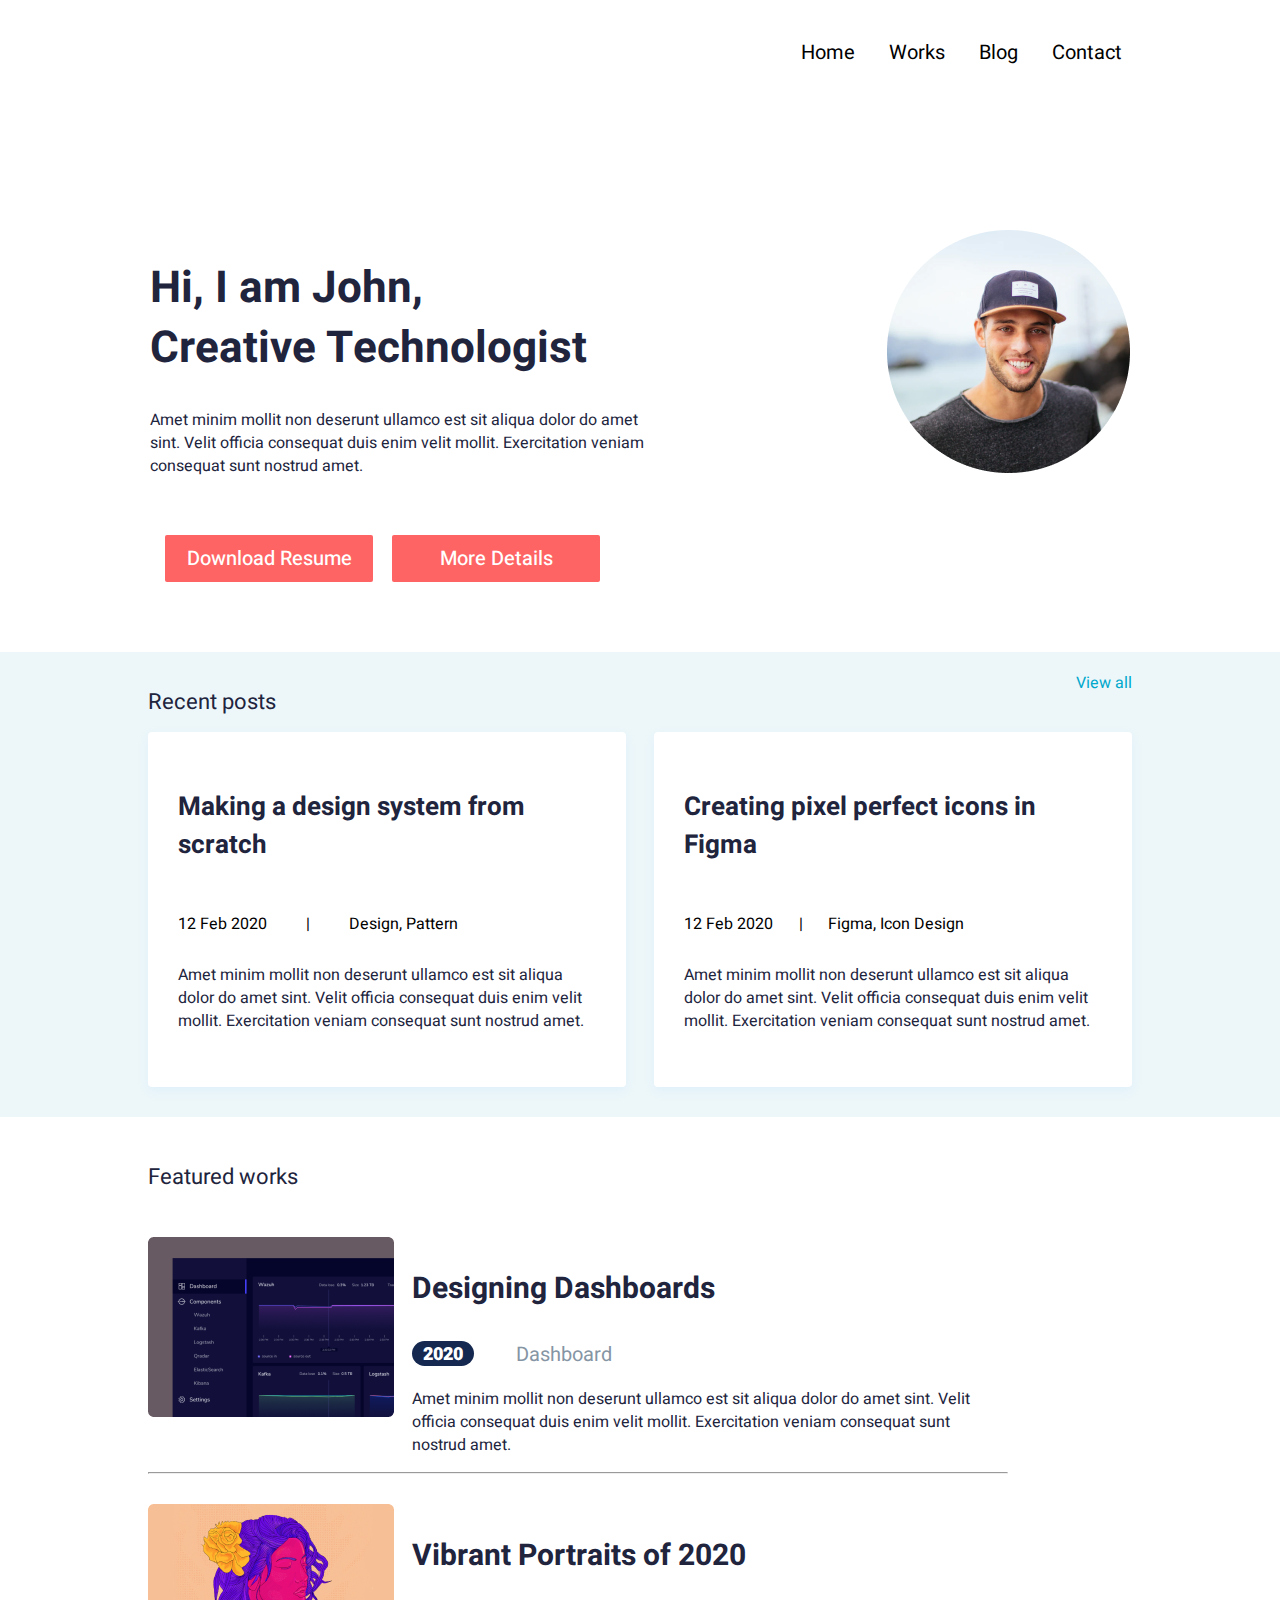
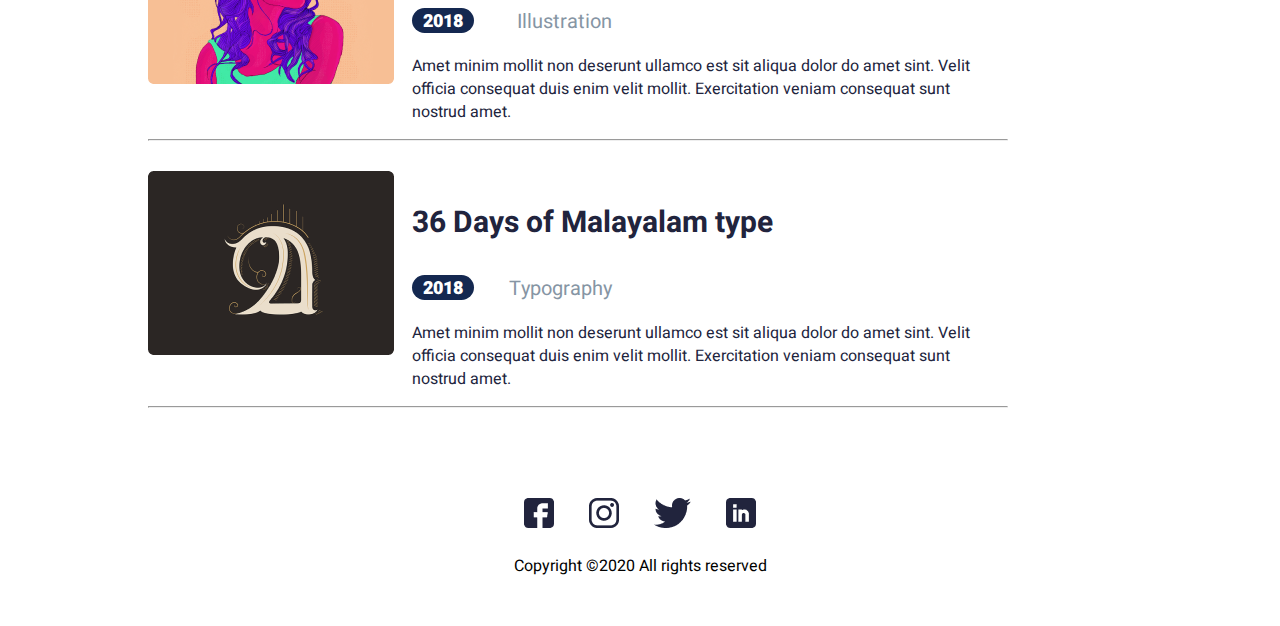
==== index.html @ fdf0c8e1 "added all files" ====
<!DOCTYPE html>
<html lang="en">

<head>
   <meta charset="UTF-8">
   <meta http-equiv="X-UA-Compatible" content="IE=edge">
   <meta name="viewport" content="width=device-width, initial-scale=1.0">
   <title>Creativ Technologist</title>
   <link rel="preconnect" href="https://fonts.gstatic.com">
   <link href="https://fonts.googleapis.com/css2?family=Heebo:wght@300;400;700&display=swap" rel="stylesheet">
   <link rel="stylesheet" href="style/bootstrap-grid.css">
   <link rel="stylesheet" href="style/normalize.css">
   <link rel="stylesheet" href="style/style.css">
</head>

<body>

   <header>
      <section class="nav-menu">
         <nav class="navigation hidden-menu">
            <ul class="header-link">
               <a class="header-links" href="index.html">Home</a>
               <a class="header-links" href="works.html">Works</a>
               <a class="header-links" href="blog.html">Blog</a>
               <a class="header-links" href="contact.html">Contact</a>
            </ul>
         </nav>
         <div class="nav-mobile-menu">
            <span></span>
            <span></span>
            <span></span>
         </div>
      </section>
   </header>

   <main>
      <div class="main-block">
         <div class="main-left">
            <h1 class="main-topic">Hi, I am John,<br>
               Creative Technologist</h1>
            <div class="main-items">Amet minim mollit non deserunt ullamco est sit aliqua dolor do amet sint. Velit
               officia consequat duis enim velit mollit. Exercitation veniam consequat sunt nostrud amet.</div>
            <div class="btn-header">
               <button class="main-btn">Download Resume</button>
               <button class="main-btn details-btn">More Details</button>
            </div>
         </div>
         <div class="main-right">
            <img class="main-img" src="img/main-img.png" alt="">
         </div>
      </div>
   </main>

   <section class="recent-post">
      <div class="resent-post-header">
         <div class="recent-post-left-topic">Recent posts</div>
         <a class="recent-post-right-topic" href="#">View all</a>
      </div>
      <div class="recent-post-block">
         <div class="recent-post-left">
            <h3 class="recent-post-left-text">Making a design system from scratch</h3>
            <div class="date">
               <p>12 Feb 2020</p>
               <p>|</p>
               <p>Design, Pattern</p>
            </div>
            <div class="recent-post-item">Amet minim mollit non deserunt ullamco est sit aliqua dolor do amet sint.
               Velit officia consequat duis enim velit mollit. Exercitation veniam consequat sunt nostrud amet.</div>
         </div>
         <div class="recent-post-right">
            <h3 class="recent-post-left-text">Creating pixel perfect icons in Figma</h3>
            <div class="date">
               <p>12 Feb 2020</p>
               <p>|</p>
               <p>Figma, Icon Design</p>
            </div>
            <div class="recent-post-item">Amet minim mollit non deserunt ullamco est sit aliqua dolor do amet sint.
               Velit officia consequat duis enim velit mollit. Exercitation veniam consequat sunt nostrud amet.</div>
         </div>
      </div>
   </section>

   <section class="featured-work">
      <div class="featured-work-post">Featured works</div>
      <div class="featured-work-block">
         <div class="featured-work-left">
            <img src="img/featured-work-1.png" alt="">
         </div>
         <div class="featured-work-right">
            <h3 class="featured-work-right-text">Designing Dashboards</h3>
            <div class="year-block">
               <div class="year">2020</div>
               <div class="year-text">Dashboard</div>
            </div>
            <div class="featured-work-item">Amet minim mollit non deserunt ullamco est sit aliqua dolor do amet sint.
               Velit officia consequat duis enim velit mollit. Exercitation veniam consequat sunt nostrud amet.</div>
         </div>
      </div>
      <hr class="home-line">
      <div class="featured-work-block">
         <div class="featured-work-left">
            <img src="img/featured-work-2.png" alt="">
         </div>
         <div class="featured-work-right">
            <h3 class="featured-work-right-text">Vibrant Portraits of 2020</h3>
            <div class="year-block">
               <div class="year">2018</div>
               <div class="year-text">Illustration</div>
            </div>
            <div class="featured-work-item">Amet minim mollit non deserunt ullamco est sit aliqua dolor do amet sint.
               Velit officia consequat duis enim velit mollit. Exercitation veniam consequat sunt nostrud amet.</div>
         </div>
      </div>
      <hr class="home-line">
      <div class="featured-work-block">
         <div class="featured-work-left">
            <img src="img/featured-work-3.png" alt="">
         </div>
         <div class="featured-work-right">
            <h3 class="featured-work-right-text">36 Days of Malayalam type</h3>
            <div class="year-block">
               <div class="year">2018</div>
               <div class="year-text">Typography</div>
            </div>
            <div class="featured-work-item">Amet minim mollit non deserunt ullamco est sit aliqua dolor do amet sint.
               Velit officia consequat duis enim velit mollit. Exercitation veniam consequat sunt nostrud amet.</div>
         </div>
      </div>
      <hr class="home-line">
   </section>

   <footer>
      <div class="footer-links">
         <a href=""><img src="icons/fb.png" alt=""></a>
         <a href=""><img src="icons/insta.png" alt=""></a>
         <a href=""><img src="icons/twitter.png" alt=""></a>
         <a href=""><img src="icons/Linkedin.png" alt=""></a>
      </div>
      <div class="copyright">Copyright ©2020 All rights reserved</div>
   </footer>

   <div class="modal">
      <div class="modal-block">
         <form>
            <div class="btn-close">X</div>
            <h3 class="modal-text">Please leave your details.<br> We'll call you back.</h3>
            <div class="form-fields">
               <input class="modal-form" type="text" placeholder="Your name">
            </div>
            <div class="form-fields">
               <input class="modal-form" type="tel" pattern="2[0-9]{3}-[0-9]{3}" placeholder="Your phone">
            </div>
            <button class="modal-btn-send">Send</button>
         </form>
      </div>
   </div>

   <script src="home.js"></script>

</body>

</html>
---- style/style.css ----
/* font-family: 'Heebo', sans-serif;  */
 body {
    font-family: 'Heebo', sans-serif;
 }

 .blog-line {
    width: 681px;
    margin: 0;
    margin-top: 30px;
 }

 header {
    max-width: 1152px;
    padding-top: 25px;
 }

 .navigation {
    display: flex;
    justify-content: flex-end;
 }

 .header-links {
    margin: 0 30px 0 0;
    text-decoration: none;
    color: #000;
    font-size: 20px;
    font-weight: medium;
    cursor: pointer;
 }

 .header-links:hover {
    color: #FF6464;
    cursor: pointer;
 }

 main {
    margin-top: 150px;
    margin-bottom: 70px;
 }

 .main-block {
    display: flex;
    justify-content: space-between;
 }

 .main-left {
    margin-left: 150px;
 }

 .main-topic {
    max-width: 506px;
    font-weight: bold;
    font-size: 44px;
    line-height: 60px;
    color: #21243D;
 }

 .main-items {
    max-width: 497px;
    max-height: 66px;
    font-weight: normal;
    font-size: 16px;
    line-height: 23px;
    color: #21243D;
 }

 .main-btn {
    margin-left: 15px;
    width: 208px;
    height: 47px;
    margin-top: 60px;
    background: #FF6464;
    border-radius: 2px;
    font-style: normal;
    font-weight: 500;
    font-size: 20px;
    border: none;
    cursor: pointer;
    line-height: 29px;
    color: #FFFFFF;
 }

 .main-right {
    margin-right: 150px;
 }

 .recent-post {
    max-width: 1152px;
    padding-top: 20px;
    padding-bottom: 30px;
    padding-right: 148px;
    padding-left: 148px;
    background: #EDF7FA;
 }

 .resent-post-header {
    display: flex;
    justify-content: space-between;
 }

 .recent-post-left-topic {
    font-weight: normal;
    font-size: 22px;
    line-height: 60px;
    color: #21243D;
 }

 .recent-post-right-topic {
    font-weight: normal;
    font-size: 16px;
    line-height: 23px;
    text-decoration: none;
    cursor: pointer;
    color: #00A8CC;
 }

 .recent-post-block {
    display: flex;
    justify-content: space-between;
 }

 .recent-post-left {
    width: 418px;
    height: 295px;
    padding: 30px;
    background: #FFFFFF;
    box-shadow: 0px 4px 10px rgba(187, 225, 250, 0.25);
    border-radius: 4px;
 }

 .recent-post-left-text {
    width: 374px;
    height: 85px;
    font-weight: bold;
    font-size: 26px;
    line-height: 38px;
    color: #21243D;
 }

 .date {
    display: flex;
    justify-content: space-between;
    max-width: 280px;
 }

 .recent-post-item {
    width: 410px;
    height: 117px;
    margin-top: 15px;
    font-weight: normal;
    font-size: 16px;
    line-height: 23px;
    color: #21243D;
 }

 .recent-post-right {
    width: 418px;
    height: 295px;
    padding: 30px;
    background: #FFFFFF;
    box-shadow: 0px 4px 10px rgba(187, 225, 250, 0.25);
    border-radius: 4px;
 }

 .featured-work {
    padding-top: 30px;
    padding-bottom: 40px;
    padding-left: 148px;
 }

 .featured-work-post {
    font-weight: normal;
    font-size: 22px;
    line-height: 60px;
    color: #21243D;
 }

 .featured-work-block {
    margin-top: 30px;
    display: flex;
    /* justify-content: space-between; */
    max-width: 860px;
    min-height: 205px;
 }

 .featured-work-left {
    width: 246px;
    height: 180px;
    border-radius: 6px;
 }

 .featured-work-right {
    margin-left: 18px;
 }

 .featured-work-right-text {
    width: 365px;
    height: 44px;
    font-weight: bold;
    font-size: 30px;
    line-height: 44px;
    color: #21243D;
 }

 .year-block {
    display: flex;
    justify-content: space-between;
    width: 200px;
 }

 .year {
    width: 62px;
    height: 25px;
    background: #142850;
    border-radius: 16px;
    color: #FFFFFF;
    font-weight: 900;
    font-size: 18px;
    line-height: 27px;
    text-align: center;
 }

 .year-text {
    font-weight: normal;
    font-size: 20px;
    line-height: 27px;
    color: #8695A4;
 }

 .featured-work-item {
    width: 595px;
    margin-top: 20px;
    margin-bottom: 15px;
    font-weight: normal;
    font-size: 16px;
    line-height: 23px;
    color: #21243D;
 }

 .home-line {
    margin: 0;
    width: 858px;
 }

 footer {
    padding-top: 50px;
    padding-bottom: 50px;
 }

 .footer-links {
    margin-right: 35px;
    display: flex;
    justify-content: center;

 }

 .footer-links>a {
    margin-left: 35px;
    cursor: pointer;
 }

 .copyright {
    display: flex;
    justify-content: center;
    margin-top: 25px;

 }

 /* BLOG */

 .blog {
    margin-top: 50px;
    margin-bottom: 50px;
    margin-left: 235px;
 }

 .blog-topik {
    font-weight: bold;
    font-size: 44px;
    line-height: 60px;
    color: #21243D;
 }

 .block-blog {
    margin-top: 50px;
    margin-bottom: 50px;
 }

 .blog-text {
    margin: 0;
    width: 401px;
    height: 33px;
    font-weight: 700;
    font-size: 30px;
    line-height: 20px;
    color: #21243D;
 }

 .blog-light-text {
    /* width: 203px;
    height: 34px; */
    font-weight: normal;
    font-size: 20px;
    line-height: 12px;
    color: #8695A4;
 }

 .blog-item {
    width: 630px;
    height: 43px;
    font-weight: normal;
    font-size: 16px;
    line-height: 23px;
    color: #21243D;
 }

 /* WORKS */

 .works {
    margin-top: 70px;
    margin-bottom: 30px;
    margin-left: 235px;
    margin-right: 235px;
 }

 .works-topic {
    width: 506px;
    height: 100px;
    font-style: normal;
    font-weight: bold;
    font-size: 34px;
    line-height: 50px;
    color: #21243D;
 }

 .date-works {
    display: flex;
    justify-content: space-between;
    width: 400px;
 }

 .year-works {
    width: 62px;
    height: 25px;
    background: #FF7C7C;
    border-radius: 16px;
    font-weight: 700;
    font-size: 18px;
    line-height: 30px;
    text-align: center;
    color: #FFFFFF;
 }

 .position {
    font-weight: normal;
    font-size: 20px;
    line-height: 29px;
    color: #21243D;
 }

 .works-item {
    margin-top: 25px;
    width: 681px;
    height: 44px;
    font-weight: normal;
    font-size: 16px;
    line-height: 23px;
    color: #000000;
 }

 .works-img-1 {
    margin-top: 25px;
    margin-bottom: 45px;
    width: 100%;
 }

 .topik-2 {
    font-weight: 700;
    font-size: 30px;
    line-height: 60px;
    color: #21243D;
 }

 .topik-3 {
    font-weight: 400;
    font-size: 24px;
    line-height: 60px;
    color: #21243D;
 }


 /* CONTACT */

 .contact-inf {
    margin-top: 140px;
    margin-bottom: 30px;
    margin-left: 235px;
    margin-right: 235px;
 }

 .contact-block {
    width: 900px;
    display: flex;

 }

 .contact-topic {
    font-style: normal;
    font-weight: bold;
    font-size: 34px;
    line-height: 50px;
    color: #21243D;
 }

 .contact-item {
    margin-top: 25px;
    width: 450px;
    height: 44px;
    font-weight: normal;
    font-size: 16px;
    line-height: 23px;
    color: #000000;
 }

 .form {
    display: flex;
    flex-direction: column;
 }

 .form-name {
    margin-top: 20px;
    width: 400px;
    height: 40px;
    padding-left: 10px;
 }

 .form-email {
    margin-top: 20px;
    width: 400px;
    height: 40px;
    padding-left: 10px;
 }

 .form-message {
    margin-top: 20px;
    width: 400px;
    height: 240px;
    padding-left: 10px;
    padding-top: 20px;
    resize: none;
 }

 .form-btn {
    margin-top: 40px;
    width: 208px;
    height: 47px;
    background: #FF6464;
    border-radius: 2px;
    font-weight: 700;
    font-size: 20px;
    line-height: 29px;
    text-transform: uppercase;
    border: none;
    cursor: pointer;
    color: #FFFFFF;
 }

 .contact-right {
    margin-top: 50px;
    margin-left: 170px;
 }

 .contact-link {
    cursor: pointer;
    text-decoration: none;
    color: #FF6464;
    cursor: pointer;
 }

 .contact-item-4 {
    margin-top: 30px;
    font-weight: bold;
    font-size: 18px;
 }

 .contact-item-6 {
    margin-top: 30px;
    font-weight: bold;
    font-size: 18px;
 }

 .map-contact {
    margin-top: 50px;
    margin-bottom: 50px;
 }


 /* WORKS-PART-2 */

 .works-part-2 {
    margin-top: 30px;
    margin-bottom: 30px;
    margin-left: 235px;
    margin-right: 235px;
 }

 .works-part-2-topic {
    margin-bottom: 25px;
    font-weight: 700;
    font-size: 44px;
    line-height: 60px;
    color: #21243D;
 }

 .works-part-2-block {
    display: flex;
    justify-content: space-between;
    width: 685px;
    height: 205px;
    margin-bottom: 35px;
 }

 .work-part-2-img {
    width: 246px;
    height: 180px;
 }

 .works-part-2-right {
    margin-left: 18px;
    position: relative;
 }

 .works-part-2-header {
    margin: 0;
    margin-bottom: 16px;
    font-weight: bold;
    font-size: 30px;
    line-height: 24px;
    color: #21243D;
 }

 .works-part-2-block-right {
    width: 185px;
    height: 20px;
    margin-top: 30px;
    margin-bottom: 25px;
    display: flex;
    justify-content: space-between;
 }

 .works-part-2-block-right-4 {
    width: 275px;
    height: 20px;
    margin-top: 30px;
    margin-bottom: 25px;
    display: flex;
    justify-content: space-between;
 }

 .works-part-2-year {
    width: 62px;
    height: 25px;
    background: #142850;
    border-radius: 16px;
    font-weight: 700;
    font-size: 18px;
    line-height: 28px;
    text-align: center;
    color: #FFFFFF;
 }

 .works-part-2-position {
    font-weight: normal;
    font-size: 20px;
    line-height: 29px;
    color: #8695A4;
 }

 .works-part-2-item {
    font-weight: normal;
    font-size: 16px;
    line-height: 23px;
    color: #21243D;
 }

 .works-part-2-line {
    margin-bottom: 35px;
 }

 /* SLIDER */

 .slider-container {
    width: 700px;
    height: 460px;
    font-size: 50px;
    line-height: 400px;
    color: #0f0a0a;
    text-align: center;
 }

 .slick-prev {
    left: -75px;
 }

 .slick-prev:before {
    font-size: 50px;
    color: #000;
    background-color: #FFFFFF;
 }


 .slick-next::before {
    font-size: 50px;
    color: #000;
    background-color: #FFFFFF;
 }


 .slick-dots {
    top: 270px;
 }


 /* MODAL */


 .modal {
    top: 0;
    left: 0;
    width: 100%;
    height: 100%;
    position: fixed;
    background-color: rgba(0, 0, 0, 0.5);
    z-index: 100;
    display: none;
 }

 .modal-block {
    width: 300px;
    margin: 80px auto;
    height: 200px;
    border: 1px solid grey;
    background-color: #fff;
    padding: 15px;

 }

 .hide {
    display: none;
 }

 .show {
    display: block;
 }

 .modal-block {
    height: 25vh;
    margin: 30vh auto;
    position: relative;
 }

 .btn-close {
    position: absolute;
    right: 10px;
    top: 10px;
    font-size: 20px;
    font-weight: bold;
    cursor: pointer;
 }

 .btn-close:hover {
    color: #FF6464;
 }

 .modal-text {
    font-weight: bold;
    font-size: 22px;
    line-height: 24px;
    color: #21243D;
 }

 .modal-form {
    width: 240px;
    height: 25px;
    margin-bottom: 10px;
    padding-left: 10px;
    border-radius: 5px;
 }

 .modal-btn-send {
    width: 140px;
    height: 35px;
    margin-top: 15px;
    text-align: center;
    border-radius: 5px;
    background: #FF6464;
    color: #fff;
    border: none;
    text-transform: uppercase;
 }



 /* LIKES */


 .favorite-icon {
    width: 38px;
    height: 30px;
    border: 1px solid #2c71b8;
    background-image: url(../icons/heart-black.png);
    background-repeat: no-repeat;
    background-position: center;
    cursor: pointer;
    position: absolute;
    right: 9px;
    top: 49px;
    border: none;
 }

 .favorite-icon:hover,
 .liked {
    background-image: url(../icons/heart-red.png);
    /* background-color: rgb(44, 113, 184); */

    border: none;
 }



 /* TABS */

 .tabs-block {
    background-color: gray;
    max-width: 650px;
 }

 .tab-title-items {
    max-width: 650px;
    background-color: gray;
    display: flex;
    padding: 15px;
 }

 .tab-title-item {
    border: 2px solid black;
    color: white;
    font-weight: bold;
    width: 100px;
    height: 30px;
    margin: 10px;
    cursor: pointer;
    display: flex;
    justify-content: center;
    align-items: center;
 }

 .tab-active {
    background-color: #FF6464;
    ;
 }

 .tab-content>h2 {
    max-width: 350px;
    padding: 10px;
    font-weight: bold;
    font-size: 34px;
    color: #0c0000;
    background-color: rgb(230, 166, 166);
 }

 .tab-content>p {
    max-width: 650px;
    padding: 10px;
    font-weight: normal;
    font-size: 16px;
    line-height: 23px;
    color: white;

 }

 @media (max-width:768px) {
    header {
       max-width: 768px;
    }

    .header-links {
       font-size: 18px;
    }

    .main-left {
       margin-left: 25px;
    }

    .main-topic {
       font-size: 30px;
       line-height: 35px;
    }

    .main-items {
       max-width: 320px;
       max-height: 91px;
    }

    .btn-header {
       max-width: 460px;

    }

    .main-btn {
       width: 165px;
       height: 50px;
       margin-left: 0;
       font-weight: 400;
       font-size: 18px;
       line-height: 20px;
    }

    .main-btn:last-child {
       margin-left: 10px;
    }

    .main-right {
       margin-right: 25px;
    }

    .recent-post {
       max-width: 768px;
       padding-right: 20px;
       padding-left: 20px;
    }

    .recent-post-right-topic {
       display: flex;
       align-items: center;
    }

    .recent-post-block {
       max-width: 768px;
    }

    .recent-post-left {
       width: 290px;
    }

    .recent-post-left-text {
       width: 270px;
       line-height: 30px;
    }

    .recent-post-item {
       width: 270px;
    }

    .recent-post-right {
       width: 290px;
    }

    .featured-work {
       max-width: 768px;
       padding-left: 25px;
    }

    .featured-work-block {
       max-width: 768px;
    }

    .featured-work-right-text {
       margin-top: 0;
       padding-top: 0;
       width: 305px;
       font-weight: bold;
       font-size: 24px;

    }

    .featured-work-item {
       width: 335px;
    }

    .home-line {
       width: 700px;
    }

    .works {
       margin-left: 25px;
       margin-right: 25px;
    }

    .works-topic {
       width: 406px;
       height: 100px;
       font-style: normal;
       font-weight: bold;
       font-size: 34px;
       line-height: 38px;
    }

    .date-works {
       widows: 300px;
    }

    .works-item {
       width: 440px;
       height: 70px;
    }

    .works-img-1 {
       width: 65%;
    }

    .slider-container {
       width: 500px;
       height: 360px;
       margin: 0 auto;
       font-size: 50px;
       line-height: 400px;
       color: #0f0a0a;
       text-align: center;
    }

    .works-part-2 {
       margin-top: 190px;
       margin-left: 25px;
       margin-right: 25px;
    }

    .blog {
       margin-left: 25px;
    }

    .contact-inf {
       max-width: 768px;
       margin-left: 25px;
       margin-right: 25px;
    }

    .contact-block {
       width: 750px;
    }

    .contact-left {
       max-width: 350px;
    }

    .contact-item {
       max-width: 350px;
    }

    .form-name {
       max-width: 320px;

    }

    .form-email {
       max-width: 320px;
    }

    .form-message {
       max-width: 320px;
       max-height: 150px;
    }

    .form-btn {
       margin-top: 20px;
       width: 160px;
    }

    .contact-right {
       margin-left: 50px;
    }

    .contact-form-2 {
       margin-top: 50px;
    }

    .contact-item-5 {
       max-width: 350px;
    }

    .modal-block {
       height: 50vh;
    }
 }

 @media(max-width:425px) {
    header {
       padding-top: 1px;
    }

    .nav-mobile-menu {
       width: 15px;
       height: 15px;
       margin-left: 95%;
       margin-top: 2%;
       position: relative;
    }

    .nav-mobile-menu span {
       height: 4px;
       background-color: #FF6464;
       ;
       position: absolute;
       left: 0;
       right: 0;
       transition: all 0.25s;
       z-index: 201;
    }

    .nav-mobile-menu span:nth-child(1) {
       top: 14px;
    }

    .nav-mobile-menu span:nth-child(2) {
       top: 7px;
    }

    .nav-mobile-menu span:nth-child(3) {
       bottom: 11px;
    }

    .hidden-menu {
       opacity: 0;
       visibility: hidden;
    }

    .nav-menu {
       position: fixed;
       width: 100%;
       right: 10px;
       z-index: 200;
    }

    .navigation {
       width: 100%;
       /* height: 310px;
       right: 10px; */
       position: fixed;
       transform: translate(ty, 150%);
       transition: all 0.10s ease-in-out;
    }

    .nav-mobile-menu.active-menu span:nth-child(1) {
       top: 7px;
       transform: rotate(45deg);
    }

    .nav-mobile-menu.active-menu span:nth-child(2) {
       transform: rotate(-45deg);
    }

    .nav-mobile-menu.active-menu span:nth-child(3) {
       bottom: 3px;
       transform: scale(0);
    }

    .navigation.active-menu {
       width: 100%;
       height: 155px;
       right: 10px;
       opacity: 1;
       visibility: visible;
       transform: translate(ty, 0);
       background-color: #000;
       z-index: 100;
    }

    .header-link {
       width: 100%;
       justify-content: space-between;
       display: flex;
       align-items: center;
    }

    .header-link a {
       display: block;
       margin-top: 20px;
       list-style: none;
       text-decoration: none;
       color: white;
       text-align: center;
    }

    .header-link a:hover {
       color: silver;
    }
 }
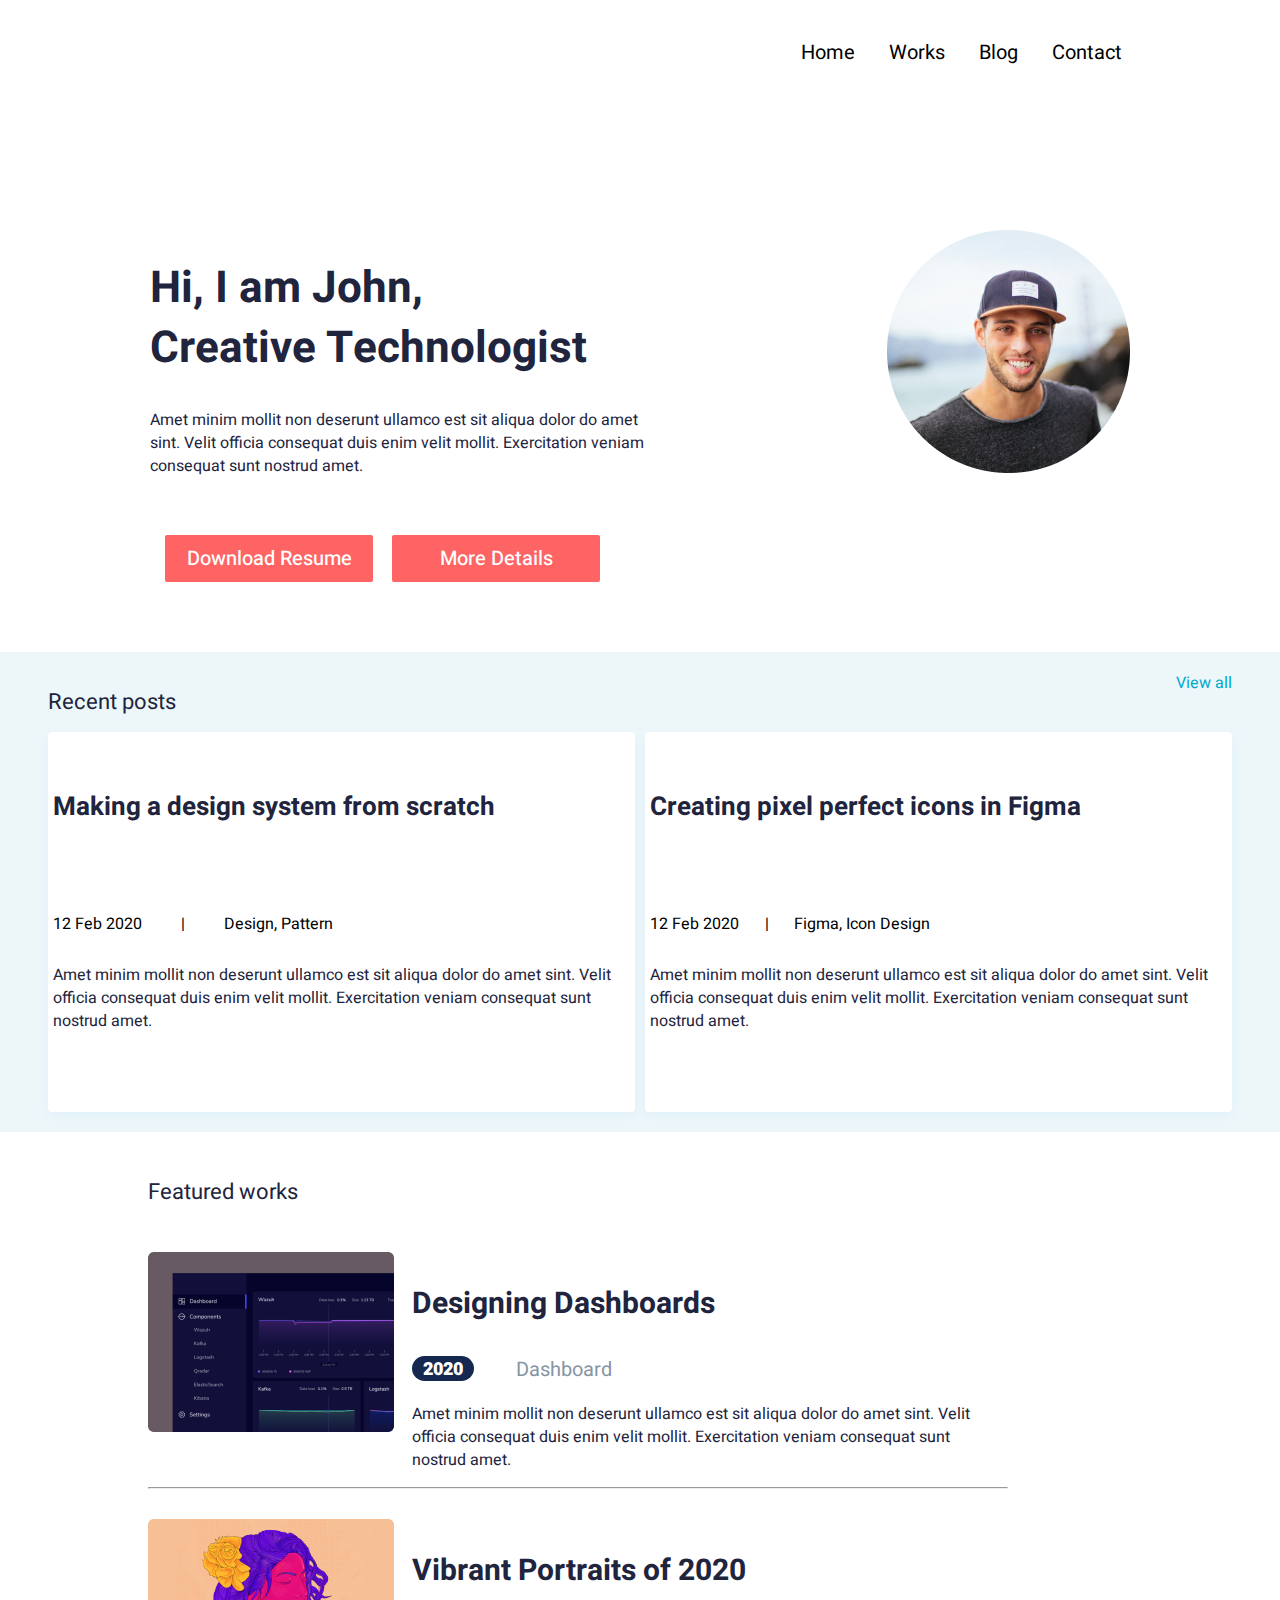
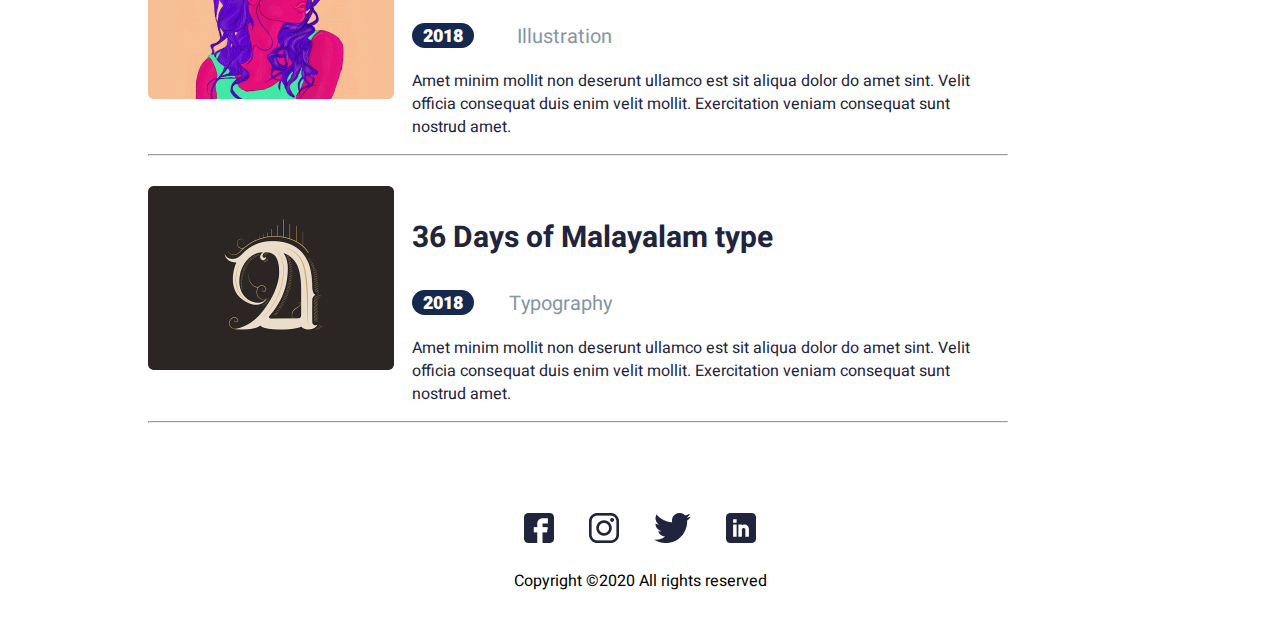
==== commit 74c5ed40: "added new files html" ====
--- a/index.html
+++ b/index.html
@@ -4,7 +4,7 @@
 <head>
    <meta charset="UTF-8">
    <meta http-equiv="X-UA-Compatible" content="IE=edge">
-   <meta name="viewport" content="width=device-width, initial-scale=1.0">
+   <meta name="viewport" content="width=device-width, initial-scale=1.0 maximum-scale=1.0, user-scalable=0">
    <title>Creativ Technologist</title>
    <link rel="preconnect" href="https://fonts.gstatic.com">
    <link href="https://fonts.googleapis.com/css2?family=Heebo:wght@300;400;700&display=swap" rel="stylesheet">
--- a/style/style.css
+++ b/style/style.css
@@ -1,6 +1,11 @@
  /* font-family: 'Heebo', sans-serif;  */
  body {
     font-family: 'Heebo', sans-serif;
+
+ }
+
+ * {
+    box-sizing: border-box;
  }
 
  .blog-line {
@@ -85,11 +90,12 @@
  }
 
  .recent-post {
-    max-width: 1152px;
+    width: 100%;
+    height: 480px;
     padding-top: 20px;
     padding-bottom: 30px;
-    padding-right: 148px;
-    padding-left: 148px;
+    padding-right: 48px;
+    padding-left: 48px;
     background: #EDF7FA;
  }
 
@@ -117,19 +123,23 @@
  .recent-post-block {
     display: flex;
     justify-content: space-between;
+    width: 100%;
  }
 
  .recent-post-left {
-    width: 418px;
-    height: 295px;
+    width: 100%;
+    height: 380px;
     padding: 30px;
     background: #FFFFFF;
     box-shadow: 0px 4px 10px rgba(187, 225, 250, 0.25);
     border-radius: 4px;
+    padding-right: 5px;
+    padding-left: 5px;
+    margin-right: 10px;
  }
 
  .recent-post-left-text {
-    width: 374px;
+    width: 100%;
     height: 85px;
     font-weight: bold;
     font-size: 26px;
@@ -144,8 +154,8 @@
  }
 
  .recent-post-item {
-    width: 410px;
-    height: 117px;
+    width: 100%;
+    height: 400px;
     margin-top: 15px;
     font-weight: normal;
     font-size: 16px;
@@ -154,12 +164,14 @@
  }
 
  .recent-post-right {
-    width: 418px;
-    height: 295px;
+    width: 100%;
+    height: 380px;
     padding: 30px;
     background: #FFFFFF;
     box-shadow: 0px 4px 10px rgba(187, 225, 250, 0.25);
     border-radius: 4px;
+    padding-right: 5px;
+    padding-left: 5px;
  }
 
  .featured-work {
@@ -392,6 +404,7 @@
  /* CONTACT */
 
  .contact-inf {
+    width: 900px;
     margin-top: 140px;
     margin-bottom: 30px;
     margin-left: 235px;
@@ -399,7 +412,7 @@
  }
 
  .contact-block {
-    width: 900px;
+    width: 100%;
     display: flex;
 
  }
@@ -636,9 +649,10 @@
  }
 
  .modal-block {
-    width: 300px;
-    margin: 80px auto;
-    height: 200px;
+    width: 30%;
+    height: 30%;
+    margin: 30vh auto;
+    position: relative;
     border: 1px solid grey;
     background-color: #fff;
     padding: 15px;
@@ -651,12 +665,6 @@
 
  .show {
     display: block;
- }
-
- .modal-block {
-    height: 25vh;
-    margin: 30vh auto;
-    position: relative;
  }
 
  .btn-close {
@@ -930,9 +938,11 @@
     }
 
     .contact-inf {
-       max-width: 768px;
-       margin-left: 25px;
-       margin-right: 25px;
+       width: 100%;
+       margin-right: 0px;
+       margin-left: 0px;
+       padding-left: 15px;
+       padding-right: 15px;
     }
 
     .contact-block {
@@ -979,11 +989,17 @@
     }
 
     .modal-block {
-       height: 50vh;
+       width: 40%;
+       height: 50%;
     }
  }
 
  @media(max-width:425px) {
+    body {
+       width: 425px;
+       margin: 0 auto;
+    }
+
     header {
        padding-top: 1px;
     }
@@ -991,15 +1007,15 @@
     .nav-mobile-menu {
        width: 15px;
        height: 15px;
-       margin-left: 95%;
-       margin-top: 2%;
+       margin-top: 10px;
+       margin-left: 385px;
+
        position: relative;
     }
 
     .nav-mobile-menu span {
        height: 4px;
        background-color: #FF6464;
-       ;
        position: absolute;
        left: 0;
        right: 0;
@@ -1026,15 +1042,12 @@
 
     .nav-menu {
        position: fixed;
-       width: 100%;
-       right: 10px;
        z-index: 200;
     }
 
     .navigation {
-       width: 100%;
-       /* height: 310px;
-       right: 10px; */
+       padding-top: 0;
+       width: 100%;
        position: fixed;
        transform: translate(ty, 150%);
        transition: all 0.10s ease-in-out;
@@ -1056,13 +1069,12 @@
 
     .navigation.active-menu {
        width: 100%;
-       height: 155px;
-       right: 10px;
        opacity: 1;
        visibility: visible;
        transform: translate(ty, 0);
        background-color: #000;
        z-index: 100;
+       top: 0px;
     }
 
     .header-link {
@@ -1084,4 +1096,852 @@
     .header-link a:hover {
        color: silver;
     }
+
+    main {
+       width: 100%;
+       padding-left: 5px;
+       padding-right: 5px;
+    }
+
+    .main-block {
+       width: 100%;
+    }
+
+    .main-left {
+       width: 100%;
+    }
+
+    .main-topic {
+       width: 100%;
+       font-size: 24px;
+       line-height: 28px;
+    }
+
+    .main-items {
+       width: 100%;
+       min-height: 131px;
+       font-size: 14px;
+       line-height: 20px;
+       margin-bottom: 50px;
+    }
+
+    .btn-header {
+       display: flex;
+       flex-direction: column;
+       height: 240px;
+    }
+
+    .main-right {
+       width: 100%;
+       margin-right: 0px;
+    }
+
+    .main-btn {
+       margin-top: 20px;
+    }
+
+    .main-btn:last-child {
+       margin-left: 0;
+    }
+
+    .main-img {
+       width: 100%;
+    }
+
+    .recent-post {
+       width: 100%;
+       height: 910px;
+       padding-right: 10px;
+       padding-left: 10px;
+       margin-bottom: 40px;
+    }
+
+    .resent-post-header {
+       max-width: 100%;
+
+    }
+
+    .recent-post-block {
+       width: 100%;
+       display: flex;
+       flex-direction: column;
+    }
+
+    .recent-post-left {
+       width: 100%;
+       height: 400px;
+       margin: 0 auto;
+       margin-bottom: 20px;
+       margin-left: 0px;
+       margin-right: 0px;
+    }
+
+    .recent-post-right {
+       width: 100%;
+       height: 400px;
+       margin: 0 auto;
+       margin-bottom: 20px;
+       margin-left: 0px;
+       margin-right: 0px;
+    }
+
+    .recent-post-left-text {
+       width: 100%;
+    }
+
+    .recent-post-item {
+       width: 100%;
+       height: 150px;
+    }
+
+    .featured-work {
+       padding-left: 5px;
+       padding-right: 5px;
+    }
+
+    .featured-work-block {
+       display: flex;
+       flex-direction: column;
+    }
+
+    .featured-work-post {
+       margin-left: 10px;
+    }
+
+    .featured-work-left {
+       margin: 0 auto;
+    }
+
+    .featured-work-right-text {
+       margin-top: 20px;
+    }
+
+    .home-line {
+       max-width: 95%;
+    }
+
+    .works {
+       width: 100%;
+       padding-left: 10px;
+       padding-right: 10px;
+       margin-left: 0px;
+       margin-right: 0px;
+       margin-top: 100px;
+    }
+
+    .works-topic {
+       width: 100%;
+       margin-top: 100px;
+       font-size: 30px;
+       line-height: 32px;
+    }
+
+    .works-item {
+       width: 100%;
+       height: 70px;
+    }
+
+    .works-img-1 {
+       width: 100%;
+    }
+
+    .slider-container {
+       display: none;
+    }
+
+    .works-part-2 {
+       width: 100%;
+       margin-left: 0px;
+       margin-right: 0px;
+       padding-left: 5px;
+       padding-right: 5px;
+    }
+
+    .works-part-2-topic {
+       font-size: 34px;
+       line-height: 30px;
+    }
+
+    .works-part-2-block {
+       display: flex;
+       flex-direction: column;
+       width: 100%;
+       height: 380px;
+    }
+
+    .works-part-2-left {
+       width: 100%;
+    }
+
+    .works-part-2-right {
+       margin-left: 0;
+    }
+
+    .work-part-2-img {
+       display: block;
+       margin: 0 auto;
+
+    }
+
+    .works-part-2-header {
+       width: 100%;
+       font-size: 28px;
+       margin-top: 20px;
+    }
+
+    .works-part-2-block-right {
+       width: 60%;
+       height: 25px;
+    }
+
+    .works-part-2-item {
+       width: 100%;
+    }
+
+    .works-part-2-line {
+       width: 95%;
+    }
+
+    .blog {
+       margin-left: 0px;
+       margin-right: 0px;
+       margin-top: 100px;
+       padding-left: 5px;
+       padding-right: 5px;
+    }
+
+    .blog-topik {
+       width: 100%;
+       font-size: 34px;
+       font-weight: 700;
+       line-height: 32px;
+    }
+
+    .block-blog {
+       width: 100%;
+    }
+
+    .blog-text {
+       font-weight: bold;
+       font-size: 26px;
+    }
+
+    .date {
+       max-width: 315px;
+    }
+
+    .blog-item {
+       width: 100%;
+       height: 90px;
+       line-height: 21px;
+
+    }
+
+    .blog-line {
+       width: 95%;
+    }
+
+    .tabs-block {
+       width: 100%;
+    }
+
+    .tab-title-item {
+       font-size: 14px;
+    }
+
+    .tab-title-item:nth-child(2) {
+       padding: 0 5px;
+    }
+
+    .tab-title-item:nth-child(3) {
+       padding: 0 5px;
+    }
+
+    .contact-inf {
+       margin-top: 100px;
+       margin-left: 0px;
+       margin-right: 0px;
+    }
+
+    .contact-block {
+       display: flex;
+       flex-direction: column;
+       width: 100%;
+    }
+
+    .contact-right {
+       margin: 50px 0;
+    }
+
+    .modal-block {
+       width: 70%;
+       height: 50%;
+    }
+ }
+
+ @media(max-width:375px) {
+    body {
+       width: 375px;
+       margin: 0 auto;
+    }
+
+    main {
+       width: 100%;
+    }
+
+    .nav-mobile-menu {
+       margin-left: 340px;
+       padding-left: 5px;
+       padding-right: 5px;
+    }
+
+    .navigation.active-menu {
+       width: 100%;
+    }
+
+    .featured-work {
+       padding-left: 10px;
+       padding-right: 10px;
+    }
+
+    .home-line {
+       width: 90%;
+    }
+
+    .resent-post-header {
+       width: 100%;
+    }
+
+    .recent-post-left {
+       width: 100%;
+       height: 400px;
+    }
+
+    .recent-post-left-topic {
+       margin-left: 5px;
+    }
+
+    .recent-post-right {
+       width: 100%;
+       height: 400px;
+    }
+
+    .featured-work {
+       width: 100%;
+    }
+
+    .featured-work-post {
+       margin: 0;
+    }
+
+    .featured-work-block {
+       width: 100%;
+    }
+
+    .featured-work-left {
+       width: 100%;
+       text-align: center;
+    }
+
+    .featured-work-right {
+       width: 100%;
+       margin-left: 0px;
+       padding-left: 5px;
+       padding-right: 5px;
+    }
+
+    .featured-work-right-text {
+       width: 90%;
+    }
+
+    .works {
+       margin-left: 0px;
+       margin-right: 0px;
+       margin-top: 100px;
+       padding-left: 5px;
+       padding-right: 5px;
+    }
+
+    .date-works {
+       width: 350px;
+    }
+
+    .position {
+       font-size: 18px;
+       line-height: 27px;
+    }
+
+    .works-part-2-block {
+       width: 100%;
+    }
+
+    .works-part-2-header {
+       margin-top: 10px;
+    }
+
+    .works-part-2-left {
+       width: 100%;
+    }
+
+    .works-item {
+       width: 100%;
+       height: 90px;
+    }
+
+    .works-part-2-right {
+       width: 100%;
+    }
+
+    .works-part-2-item {
+       width: 100%;
+       height: 90px;
+    }
+
+    .works-part-2-line {
+       width: 95%;
+       margin-bottom: 30px;
+       margin-top: 50px;
+    }
+
+    .work-part-2-img {
+       margin-bottom: 30px;
+    }
+
+    .blog {
+       margin-left: 0px;
+       margin-right: 0px;
+       margin-top: 100px;
+       padding-left: 5px;
+       padding-right: 5px;
+    }
+
+    .blog-topik {
+       width: 90%;
+       font-size: 28px;
+    }
+
+    .block-blog {
+       width: 100%;
+    }
+
+    .blog-text {
+       width: 100%;
+       font-size: 22px;
+    }
+
+    .blog-item {
+       width: 100%;
+       height: 90px;
+    }
+
+    .blog-line {
+       width: 95%;
+    }
+
+    .tabs-block {
+       width: 100%;
+    }
+
+    .tab-title-items {
+       width: 100%;
+       padding-left: 5px;
+       padding-right: 5px;
+    }
+
+    .tab-content>h2 {
+       font-size: 28px;
+    }
+
+    .tab-title-item {
+       width: 23.5%;
+       font-size: 12px;
+    }
+
+    .tab-title-item:nth-child(2) {
+       width: 21.5%;
+    }
+
+    .tab-title-item:nth-child(3) {
+       width: 21.5%;
+    }
+
+    .contact-inf {
+       margin-left: 0px;
+       margin-right: 0px;
+       margin-top: 100px;
+       padding-left: 5px;
+       padding-right: 5px;
+    }
+
+    .contact-block {
+       width: 100%;
+    }
+
+    .modal-block {
+       width: 80%;
+       height: 50%;
+    }
+ }
+
+ @media(max-width:320px) {
+    body {
+       width: 320px;
+       margin: 0 auto;
+    }
+
+    .nav-menu {
+       width: 320px;
+    }
+
+    .navigation {
+       width: 320px;
+    }
+
+    .active-menu {
+       position: fixed;
+       padding-left: 0px;
+       right: 0px;
+       max-width: 320px;
+       max-height: 70px;
+       left: 0px;
+       top: 0px;
+       bottom: 0px;
+
+    }
+
+    .header-link {
+       width: 100%;
+       padding-left: 20px;
+       justify-content: center;
+    }
+
+    .nav-mobile-menu {
+       width: 15px;
+       margin-left: 290px;
+       top: 0px;
+       z-index: 201;
+    }
+
+    .main-block {
+       width: 100%;
+    }
+
+    .main-left {
+       width: 100%;
+    }
+
+    .main-items {
+       min-height: 160px;
+       margin-bottom: 20px;
+    }
+
+    .btn-header {
+       height: 140px;
+    }
+
+    .main-right {
+       width: 100%;
+       margin-right: 2px;
+    }
+
+    .main-btn {
+       width: 135px;
+       height: 40px;
+       margin-left: 0;
+       font-weight: 400;
+       font-size: 14px;
+       line-height: 20px;
+    }
+
+    .main-btn:last-child {
+       width: 135px;
+       height: 40px;
+       font-size: 14px;
+    }
+
+    .resent-post-header {
+       width: 100%;
+    }
+
+    .recent-post-right-topic {
+       margin-right: 5px;
+    }
+
+    .recent-post-left {
+       width: 100%;
+       height: 400px;
+       padding-left: 5px;
+       padding-right: 5px;
+       padding-top: 0px;
+       margin-bottom: 10px;
+       margin-left: 5px;
+       margin-right: 5px;
+    }
+
+    .date {
+       width: 100%;
+    }
+
+    .recent-post-right {
+       width: 100%;
+       height: 400px;
+       padding-left: 5px;
+       padding-right: 5px;
+       padding-top: 0px;
+       padding-bottom: 0;
+       margin-bottom: 10px;
+       margin-left: 5px;
+       margin-right: 5px;
+    }
+
+    .featured-work {
+       width: 100%;
+       padding-top: 0;
+       padding-left: 10px;
+       padding-right: 10px;
+    }
+
+    .featured-work-post {
+       width: 100%;
+    }
+
+    .featured-work-block {
+       width: 100%;
+    }
+
+    .featured-work-left {
+       width: 100%;
+       text-align: center;
+    }
+
+    .featured-work-right {
+       width: 100%;
+       margin-left: 0px;
+    }
+
+    .featured-work-right-text {
+       width: 100%;
+       line-height: 27px;
+    }
+
+    .year-block {
+       width: 80%;
+    }
+
+    .featured-work-item {
+       width: 100%;
+    }
+
+    .home-line {
+       width: 90%;
+    }
+
+    .show {
+       width: 100%;
+    }
+
+    .modal-block {
+       width: 90%;
+       height: 260px;
+    }
+
+    .works {
+       width: 100%;
+       margin-top: 130px;
+       margin-right: 0px;
+       margin-left: 0px;
+       padding-left: 5px;
+       padding-right: 5px;
+    }
+
+    .works-topic {
+       width: 100%;
+       padding-left: 10px;
+       padding-right: 10px;
+       font-size: 26px;
+    }
+
+    .date-works {
+       width: 95%;
+    }
+
+    .works-item {
+       width: 100%;
+    }
+
+    .topik-2 {
+       width: 100%;
+    }
+
+    .position {
+       font-size: 14px;
+       line-height: 27px;
+    }
+
+    .works-item {
+       height: 115px;
+    }
+
+    .works-part-2 {
+       width: 100%;
+       margin-left: 0px;
+       margin-right: 0px;
+       padding-right: 5px;
+       padding-left: 5px;
+    }
+
+    .works-part-2-block {
+       width: 100%;
+       height: 420px;
+    }
+
+    .works-part-2-left {
+       width: 100%;
+    }
+
+    .works-part-2-header {
+       width: 100%;
+       height: 30px;
+       font-size: 22px;
+    }
+
+    .works-part-2-right {
+       width: 100%;
+    }
+
+    .works-part-2-item {
+       width: 100%;
+       height: 120px;
+    }
+
+    .works-part-2-line {
+       width: 90%;
+    }
+
+    .copyright {
+       width: 100%;
+    }
+
+    .favorite-icon {
+       top: 35px;
+    }
+
+    .blog {
+       margin-left: 0px;
+       margin-right: 0px;
+       margin-top: 100px;
+       padding-left: 5px;
+       padding-right: 5px;
+    }
+
+    .blog-text {
+       width: 100%;
+    }
+
+    .date {
+       width: 90%;
+    }
+
+    .blog-item {
+       width: 100%;
+       height: 110px;
+    }
+
+    .blog-line {
+       width: 90%;
+       padding-left: 10px;
+       padding-right: 10px;
+    }
+
+    .tabs-block {
+       width: 100%;
+    }
+
+    .tab-title-items {
+       width: 100%;
+       flex-direction: column;
+       height: 210px;
+    }
+
+    .tab-content>h2 {
+       width: 100%;
+       margin-top: 0;
+    }
+
+    .tab-content>p {
+       width: 100%;
+       font-size: 14px;
+       margin-top: 0px;
+       padding-top: 0px;
+    }
+
+    .tab-title-item {
+       width: 36.5%;
+       margin-top: 0px;
+       margin-left: 0px;
+       margin-right: 0px;
+       margin-bottom: 10px;
+    }
+
+    .tab-title-item:nth-child(2) {
+       width: 36.5%;
+    }
+
+    .tab-title-item:nth-child(3) {
+       width: 36.5%;
+    }
+
+    .contact-topic {
+       width: 235px;
+       margin-top: 50px;
+    }
+
+    .contact-inf {
+       margin-left: 0px;
+       margin-right: 0px;
+       margin-top: 100px;
+       padding-left: 5px;
+       padding-right: 5px;
+
+    }
+
+    .contact-item {
+       width: 100%;
+    }
+
+    .contact-block {
+       width: 100%;
+    }
+
+    .contact-left {
+       width: 100%;
+    }
+
+    .form {
+       width: 100%;
+    }
+
+    .form-name {
+       width: 80%;
+    }
+
+    .form-email {
+       width: 80%;
+    }
+
+    .form-message {
+       width: 80%;
+       height: 75px;
+    }
+
+    .form-btn {
+       width: 40%;
+       height: 37px;
+    }
+
+    .modal-block {
+       width: 90%;
+       height: 50%;
+
+    }
  }